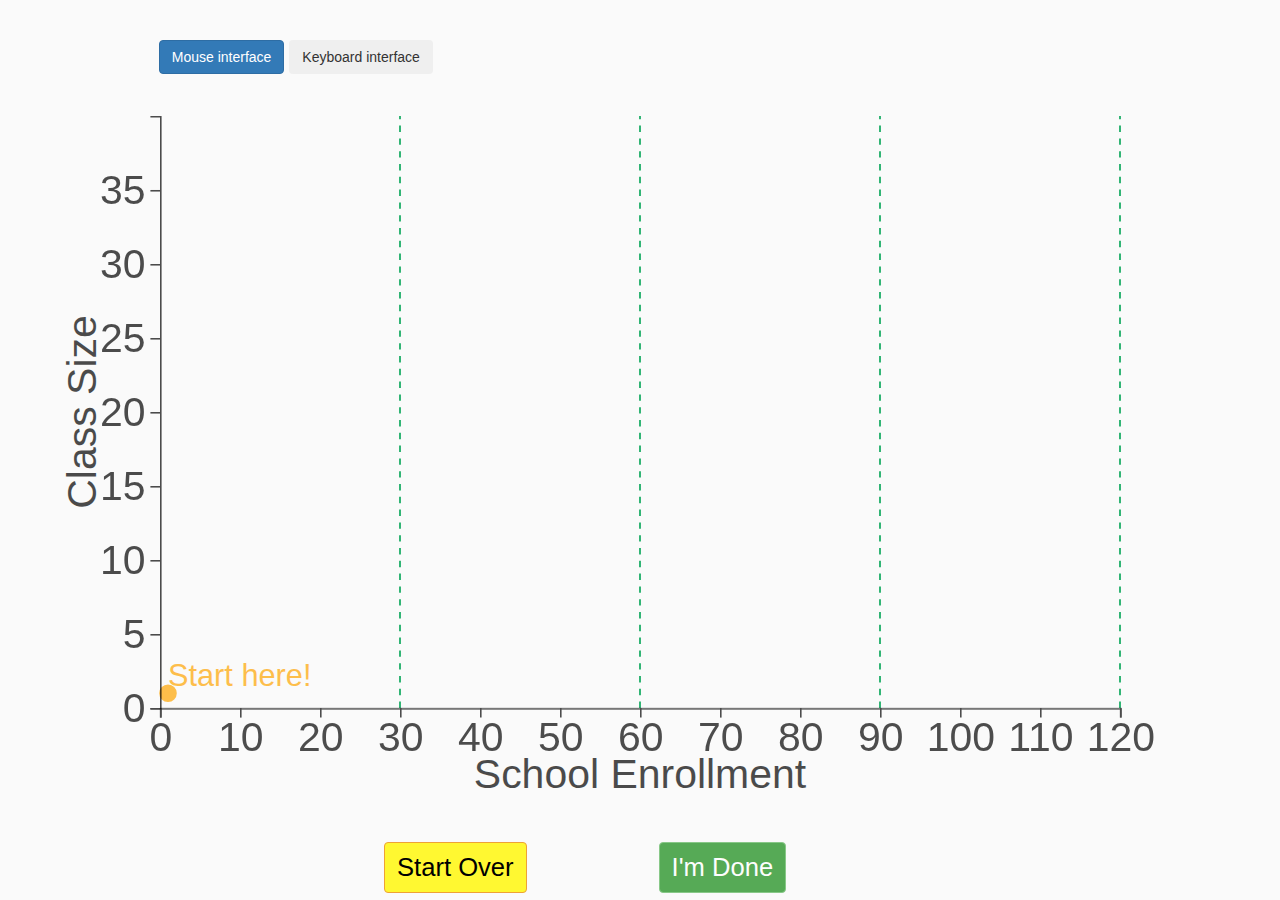
==== RDD/index.html @ 16258f20 "aria-label instead of label" ====
<!doctype HTML>

<HTML>

<head>
  <meta charset="utf-8">
  <meta http-equiv="X-UA-Compatible" content="IE=edge">
  <meta name="viewport" content="width=device-width, initial-scale=1">
  <title>Interactive Prototype for RDD</title>
  <!-- Libraries -->

  <script src="libraries/jquery-3.4.1.min.js"></script>
  <link href="libraries/bootstrap.min.css" rel="stylesheet" type="text/css" />
  <script src="libraries/bootstrap.min.js"></script>
  <script src="libraries/d3.v4.min.js"></script>

  <!-- your script file -->
  <script src="js/main.js"></script>


  <!-- Custom files -->
  <link rel="stylesheet" href="css/main.css" />

</head>


<body>
<div class="container-fluid" >
 <div id="intro">
   <p class='sr-only' aria-live='assertive'>
     Below is a canvas defined by x and y axis.
     The size of school enrollment is on the x axis, ranging from 0 to 120;
     and the size of a classroom on the y axis, from 0 to 35.
     There are vertical lines where school enrollment equals 30,60,90, and 120.
     Therefore, the canvas has four panels, school enrollment 0 to 30,
     30 to 60, 60 to 90, and 90 to 120.
     There are two buttons below the canvas: one lets you start over,
     and the other submits the answer when it is done.</p>

 </div>

<div id="input_choice">
  <input type="button" value="Mouse interface" id="use_mouse" class="btn btn-primary">
  <input type="button" value="Keyboard interface" id="use_keyboard" class="btn btn-outline-primary">
</div>

 <div id="keyboard_controls" style="display:none;">
   <div>
     <span><span class="sr-only">Class size for N=1: </span>1</span>
     <input aria-hidden="true" id="enroll_1" type="number" min="1" max="40" name="class_size_for_1" value="1" style="display:none;" disabled>
   </div>
   <div>
     <input aria-label="N=30 class size" class= "input-box" id="enroll_30" type="number" min="1" max="40" name="class_size_for_30">
     <input aria-label="N=31 class size" class= "input-box" id="enroll_31" type="number" min="1" max="40" name="class_size_for_31">
   </div>
   <div>
     <input aria-label="N=60 class size"  class= "input-box" id="enroll_60" type="number" min="1" max="40" name="class_size_for_60">
     <input aria-label="N=61 class size"  class= "input-box" id="enroll_61" type="number" min="1" max="40" name="class_size_for_61">
   </div>
   <div>
     <input aria-label="N=90 class size"  class= "input-box" id="enroll_90" type="number" min="1" max="40" name="class_size_for_90">
     <input aria-label="N=91 class size"  class= "input-box" id="enroll_91" type="number" min="1" max="40" name="class_size_for_91">
   </div>
   <input aria-label="N=120 class size"  class= "input-box" id="enroll_120" type="number" min="1" max="40" name="class_size_for_120">
 </div>

</div>

<div id="my-draw">

</div>

<input type="button" title="start-over-button" value="Start Over " id="nul" style="position:relative;top:25%;left:30%;font-size:2vw; background-color:#FFF831;color:Black;" class="btn btn-warning">

<input type="button" title="I-am-done-button" value="I'm Done" id="btn"  style="position:relative;top:25%;left:40%;font-size:2vw; background-color:green;color:White;" disabled="true" class="btn btn-success">


</body>


</html>
---- RDD/css/main.css ----
/* Main CSS file */


body {
  font:helvetica;
  line-height: 1.5;
  background-color: #fafafa;
}

h1 {
  font:helvetica bold;
  font-size: 3vw;
  color: #024453;
}

h2 {
  font:helvetica bold;
  font-size:2.5vw;
  color: #024453;
}

h3 {
  font:helvetica bold;
  font-size:2vw;
  color: #024453;
}


p{
  font-size:2vw;
  opacity: 0.7;
}


.y-title{
   font-size:2vw;
   opacity: 0.7;
}
.y-axis{
  font-size:2vw;
  opacity: 0.7;
}


.x-title{
   font-size:2vw;
   opacity: 0.7;
}
.x-axis{
  font-size:2vw;
  opacity: 0.7;
}


#start-reminder{

  font-size:1.5vw;
  fill:orange;
}

#input_choice {
  position: relative;
  top: 40px;
  left: -1%;
  width: 75%;
  margin-left: auto;
  margin-right: auto;
  display: flex;
}

#input_choice input {
  margin: 0 5px 2px 0;
}

#keyboard_controls {
  position: relative;
  top: 40px;
  left: 2%;
  width: 80%;
  margin-left: auto;
  margin-right: auto;
  margin-bottom: 0px;
  display: flex;
  justify-content: space-around;
}

#keyboard_controls input {
  width: 4em;
}

/* There's an .sr-only class in Bootstrap you can use. */
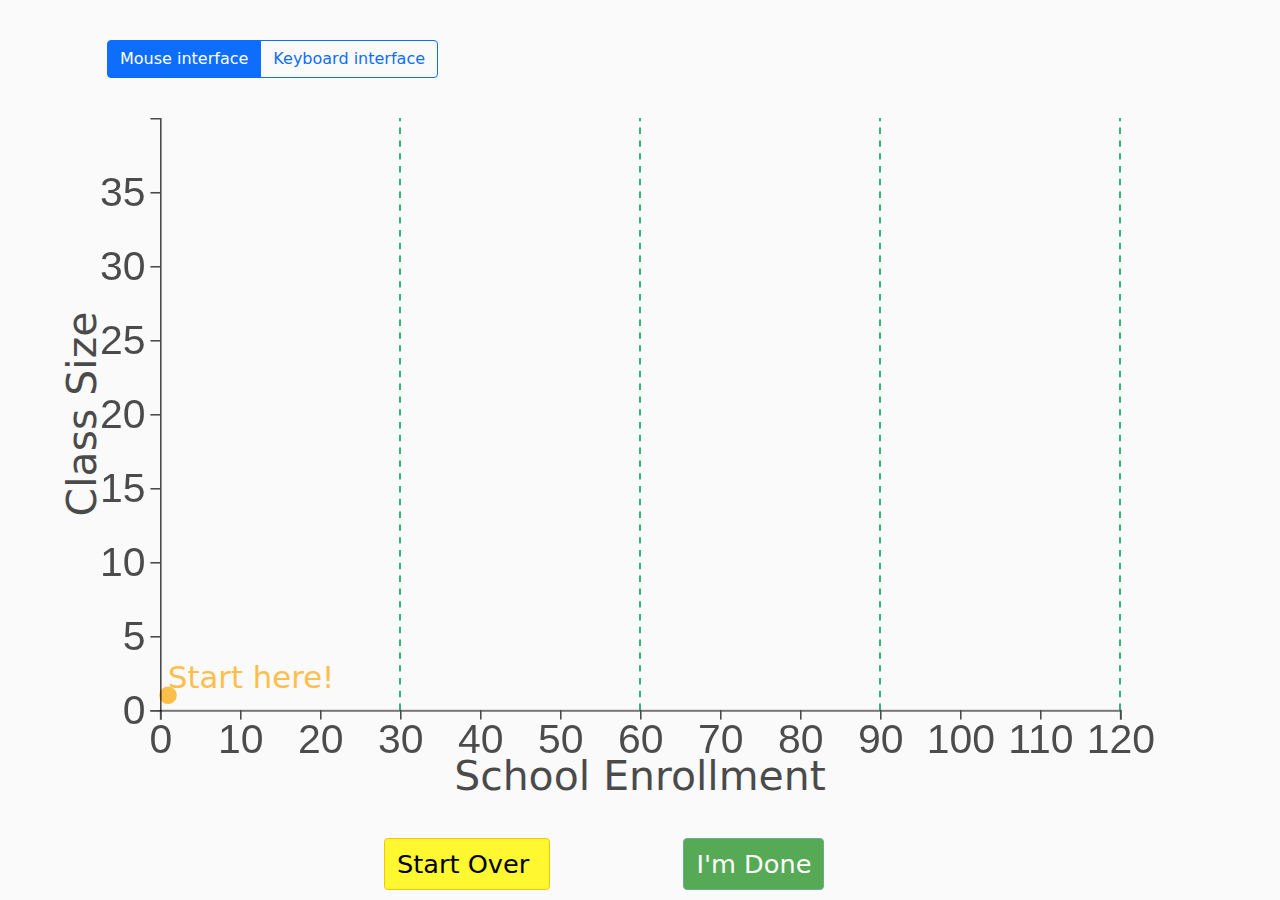
==== commit 42a82991: "Moving to new version of Bootstrap" ====
--- a/RDD/index.html
+++ b/RDD/index.html
@@ -27,26 +27,31 @@
 <body>
 <div class="container-fluid" >
  <div id="intro">
-   <p class='sr-only' aria-live='assertive'>
-     Below is a canvas defined by x and y axis.
+   <p class='visually-hidden' aria-live='assertive'>
+     Below is a graph defined by x and y axes.
      The size of school enrollment is on the x axis, ranging from 0 to 120;
      and the size of a classroom on the y axis, from 0 to 35.
      There are vertical lines where school enrollment equals 30,60,90, and 120.
      Therefore, the canvas has four panels, school enrollment 0 to 30,
      30 to 60, 60 to 90, and 90 to 120.
      There are two buttons below the canvas: one lets you start over,
-     and the other submits the answer when it is done.</p>
-
+     and the other submits the answer when it is done.
+   </p>
  </div>
 
-<div id="input_choice">
-  <input type="button" value="Mouse interface" id="use_mouse" class="btn btn-primary">
-  <input type="button" value="Keyboard interface" id="use_keyboard" class="btn btn-outline-primary">
+ <div class="visually-hidden" id="before_controls"></div>
+
+<div id="input_choice" class="btn-group" role="group">
+  <input type="radio" value="mouse" class="btn-check use_mouse" name="select_input" id="btnradio1" autocomplete="off" checked>
+  <label class="btn btn-outline-primary use_mouse" for="btnradio1">Mouse interface</label>
+
+  <input type="radio" value="keyboard" class="btn-check use_keyboard" name="select_input" id="btnradio2" autocomplete="off">
+  <label class="btn btn-outline-primary use_keyboard" for="btnradio2">Keyboard interface</label>
 </div>
 
  <div id="keyboard_controls" style="display:none;">
    <div>
-     <span><span class="sr-only">Class size for N=1: </span>1</span>
+     <span><span class="visually-hidden">Class size for N=1: </span>1</span>
      <input aria-hidden="true" id="enroll_1" type="number" min="1" max="40" name="class_size_for_1" value="1" style="display:none;" disabled>
    </div>
    <div>
@@ -66,14 +71,20 @@
 
 </div>
 
+<div class="visually-hidden"><a href="#after_plot">Skip to after graph</a></div>
+
+
 <div id="my-draw">
 
 </div>
+
+<div class="visually-hidden" id="after_plot"></div>
 
 <input type="button" title="start-over-button" value="Start Over " id="nul" style="position:relative;top:25%;left:30%;font-size:2vw; background-color:#FFF831;color:Black;" class="btn btn-warning">
 
 <input type="button" title="I-am-done-button" value="I'm Done" id="btn"  style="position:relative;top:25%;left:40%;font-size:2vw; background-color:green;color:White;" disabled="true" class="btn btn-success">
 
+<div class="visually-hidden"><a href="#before_controls">Back to controls</a></div>
 
 </body>
 
--- a/RDD/css/main.css
+++ b/RDD/css/main.css
@@ -61,11 +61,7 @@
 #input_choice {
   position: relative;
   top: 40px;
-  left: -1%;
-  width: 75%;
-  margin-left: auto;
-  margin-right: auto;
-  display: flex;
+  margin-left: 6em;
 }
 
 #input_choice input {
@@ -75,17 +71,25 @@
 #keyboard_controls {
   position: relative;
   top: 40px;
-  left: 2%;
-  width: 80%;
-  margin-left: auto;
-  margin-right: auto;
-  margin-bottom: 0px;
-  display: flex;
-  justify-content: space-around;
+  left: 0%;
+  width: 78%;
+  margin: 0.5em auto 0 auto;
+  display: grid;
+  grid: 2em / 1fr 2fr 2fr 2fr 1fr;
+  justify-items: center;
+}
+
+#keyboard_controls > :first-child{
+  justify-self: start;
+  padding-left: 1em;
+}
+
+#keyboard_controls > :last-child{
+  justify-self: end;
 }
 
 #keyboard_controls input {
   width: 4em;
 }
 
-/* There's an .sr-only class in Bootstrap you can use. */
+/* There's an .visually-hidden class in Bootstrap you can use. */
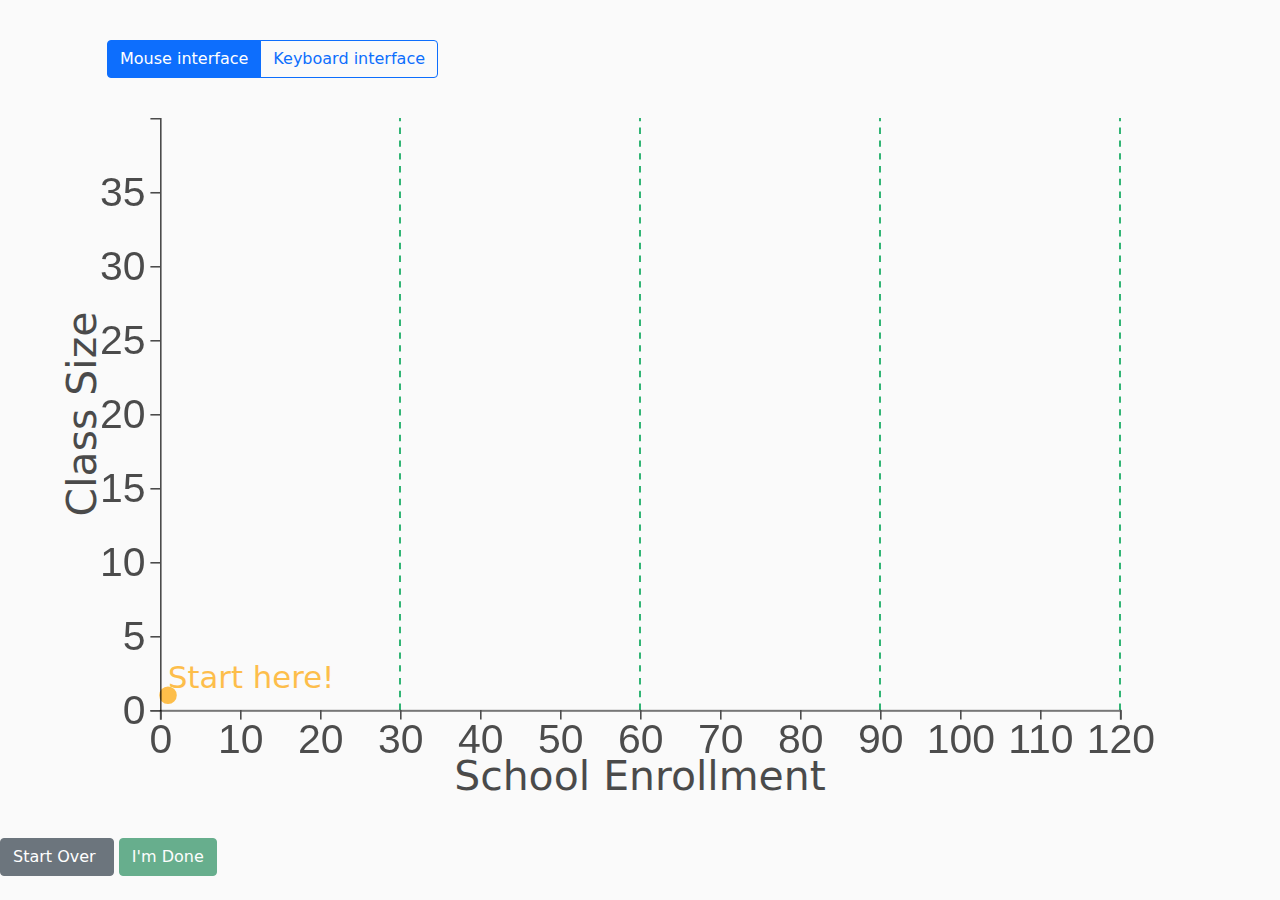
==== commit 6bcbf09b: "Autoformatting" ====
--- a/RDD/index.html
+++ b/RDD/index.html
@@ -1,92 +1,189 @@
-<!doctype HTML>
+<!DOCTYPE html>
 
-<HTML>
+<html>
+  <head>
+    <meta charset="utf-8" />
+    <meta http-equiv="X-UA-Compatible" content="IE=edge" />
+    <meta name="viewport" content="width=device-width, initial-scale=1" />
+    <title>Interactive Prototype for RDD</title>
+    <!-- Libraries -->
 
-<head>
-  <meta charset="utf-8">
-  <meta http-equiv="X-UA-Compatible" content="IE=edge">
-  <meta name="viewport" content="width=device-width, initial-scale=1">
-  <title>Interactive Prototype for RDD</title>
-  <!-- Libraries -->
+    <script src="libraries/jquery-3.4.1.min.js"></script>
+    <link href="libraries/bootstrap.min.css" rel="stylesheet" type="text/css" />
+    <script src="libraries/bootstrap.min.js"></script>
+    <script src="libraries/d3.v4.min.js"></script>
 
-  <script src="libraries/jquery-3.4.1.min.js"></script>
-  <link href="libraries/bootstrap.min.css" rel="stylesheet" type="text/css" />
-  <script src="libraries/bootstrap.min.js"></script>
-  <script src="libraries/d3.v4.min.js"></script>
+    <!-- your script file -->
+    <script src="js/main.js"></script>
 
-  <!-- your script file -->
-  <script src="js/main.js"></script>
+    <!-- Custom files -->
+    <link rel="stylesheet" href="css/main.css" />
+  </head>
 
+  <body>
+    <div class="container-fluid">
+      <div id="intro">
+        <p class="visually-hidden" aria-live="assertive">
+          Below is a graph defined by x and y axes. The size of school
+          enrollment is on the x axis, ranging from 0 to 120; and the size of a
+          classroom on the y axis, from 0 to 35. There are vertical lines where
+          school enrollment equals 30,60,90, and 120. Therefore, the canvas has
+          four panels, school enrollment 0 to 30, 30 to 60, 60 to 90, and 90 to
+          120. There are two buttons below the canvas: one lets you start over,
+          and the other submits the answer when it is done.
+        </p>
+      </div>
 
-  <!-- Custom files -->
-  <link rel="stylesheet" href="css/main.css" />
+      <div class="visually-hidden" id="before_controls"></div>
 
-</head>
+      <div id="input_choice" class="btn-group" role="group">
+        <input
+          type="radio"
+          value="mouse"
+          class="btn-check use_mouse"
+          name="select_input"
+          id="btnradio1"
+          autocomplete="off"
+          checked
+        />
+        <label class="btn btn-outline-primary use_mouse" for="btnradio1"
+          >Mouse interface</label
+        >
 
+        <input
+          type="radio"
+          value="keyboard"
+          class="btn-check use_keyboard"
+          name="select_input"
+          id="btnradio2"
+          autocomplete="off"
+        />
+        <label class="btn btn-outline-primary use_keyboard" for="btnradio2"
+          >Keyboard interface</label
+        >
+      </div>
 
-<body>
-<div class="container-fluid" >
- <div id="intro">
-   <p class='visually-hidden' aria-live='assertive'>
-     Below is a graph defined by x and y axes.
-     The size of school enrollment is on the x axis, ranging from 0 to 120;
-     and the size of a classroom on the y axis, from 0 to 35.
-     There are vertical lines where school enrollment equals 30,60,90, and 120.
-     Therefore, the canvas has four panels, school enrollment 0 to 30,
-     30 to 60, 60 to 90, and 90 to 120.
-     There are two buttons below the canvas: one lets you start over,
-     and the other submits the answer when it is done.
-   </p>
- </div>
+      <div id="keyboard_controls" style="display: none;">
+        <div>
+          <span
+            ><span class="visually-hidden">Class size for N=1: </span>1</span
+          >
+          <input
+            aria-hidden="true"
+            id="enroll_1"
+            type="number"
+            min="1"
+            max="40"
+            name="class_size_for_1"
+            value="1"
+            style="display: none;"
+            disabled
+          />
+        </div>
+        <div>
+          <input
+            aria-label="N=30 class size"
+            class="input-box"
+            id="enroll_30"
+            type="number"
+            min="1"
+            max="40"
+            name="class_size_for_30"
+          />
+          <input
+            aria-label="N=31 class size"
+            class="input-box"
+            id="enroll_31"
+            type="number"
+            min="1"
+            max="40"
+            name="class_size_for_31"
+          />
+        </div>
+        <div>
+          <input
+            aria-label="N=60 class size"
+            class="input-box"
+            id="enroll_60"
+            type="number"
+            min="1"
+            max="40"
+            name="class_size_for_60"
+          />
+          <input
+            aria-label="N=61 class size"
+            class="input-box"
+            id="enroll_61"
+            type="number"
+            min="1"
+            max="40"
+            name="class_size_for_61"
+          />
+        </div>
+        <div>
+          <input
+            aria-label="N=90 class size"
+            class="input-box"
+            id="enroll_90"
+            type="number"
+            min="1"
+            max="40"
+            name="class_size_for_90"
+          />
+          <input
+            aria-label="N=91 class size"
+            class="input-box"
+            id="enroll_91"
+            type="number"
+            min="1"
+            max="40"
+            name="class_size_for_91"
+          />
+        </div>
+        <input
+          aria-label="N=120 class size"
+          class="input-box"
+          id="enroll_120"
+          type="number"
+          min="1"
+          max="40"
+          name="class_size_for_120"
+        />
+      </div>
+    </div>
 
- <div class="visually-hidden" id="before_controls"></div>
+    <div class="visually-hidden">
+      <a href="#after_plot">Skip to after graph</a>
+    </div>
 
-<div id="input_choice" class="btn-group" role="group">
-  <input type="radio" value="mouse" class="btn-check use_mouse" name="select_input" id="btnradio1" autocomplete="off" checked>
-  <label class="btn btn-outline-primary use_mouse" for="btnradio1">Mouse interface</label>
+    <div id="my-draw"></div>
 
-  <input type="radio" value="keyboard" class="btn-check use_keyboard" name="select_input" id="btnradio2" autocomplete="off">
-  <label class="btn btn-outline-primary use_keyboard" for="btnradio2">Keyboard interface</label>
-</div>
+    <div class="visually-hidden" id="after_plot"></div>
 
- <div id="keyboard_controls" style="display:none;">
-   <div>
-     <span><span class="visually-hidden">Class size for N=1: </span>1</span>
-     <input aria-hidden="true" id="enroll_1" type="number" min="1" max="40" name="class_size_for_1" value="1" style="display:none;" disabled>
-   </div>
-   <div>
-     <input aria-label="N=30 class size" class= "input-box" id="enroll_30" type="number" min="1" max="40" name="class_size_for_30">
-     <input aria-label="N=31 class size" class= "input-box" id="enroll_31" type="number" min="1" max="40" name="class_size_for_31">
-   </div>
-   <div>
-     <input aria-label="N=60 class size"  class= "input-box" id="enroll_60" type="number" min="1" max="40" name="class_size_for_60">
-     <input aria-label="N=61 class size"  class= "input-box" id="enroll_61" type="number" min="1" max="40" name="class_size_for_61">
-   </div>
-   <div>
-     <input aria-label="N=90 class size"  class= "input-box" id="enroll_90" type="number" min="1" max="40" name="class_size_for_90">
-     <input aria-label="N=91 class size"  class= "input-box" id="enroll_91" type="number" min="1" max="40" name="class_size_for_91">
-   </div>
-   <input aria-label="N=120 class size"  class= "input-box" id="enroll_120" type="number" min="1" max="40" name="class_size_for_120">
- </div>
+    <div id="bottom_controls">
+    <input
+      type="button"
+      title="start-over-button"
+      value="Start Over "
+      id="nul"
+      class="btn btn-secondary"
+    />
 
-</div>
+    <input
+      type="button"
+      title="I-am-done-button"
+      value="I'm Done"
+      id="done"
+      disabled="true"
+      class="btn btn-success"
+    />
 
-<div class="visually-hidden"><a href="#after_plot">Skip to after graph</a></div>
+    <div class="visually-hidden">
+      <a href="#before_controls">Back to controls</a>
+    </div>
 
+    <p id="finished_message" aria-live="polite">
+    </p>
 
-<div id="my-draw">
-
-</div>
-
-<div class="visually-hidden" id="after_plot"></div>
-
-<input type="button" title="start-over-button" value="Start Over " id="nul" style="position:relative;top:25%;left:30%;font-size:2vw; background-color:#FFF831;color:Black;" class="btn btn-warning">
-
-<input type="button" title="I-am-done-button" value="I'm Done" id="btn"  style="position:relative;top:25%;left:40%;font-size:2vw; background-color:green;color:White;" disabled="true" class="btn btn-success">
-
-<div class="visually-hidden"><a href="#before_controls">Back to controls</a></div>
-
-</body>
-
-
+  </body>
 </html>
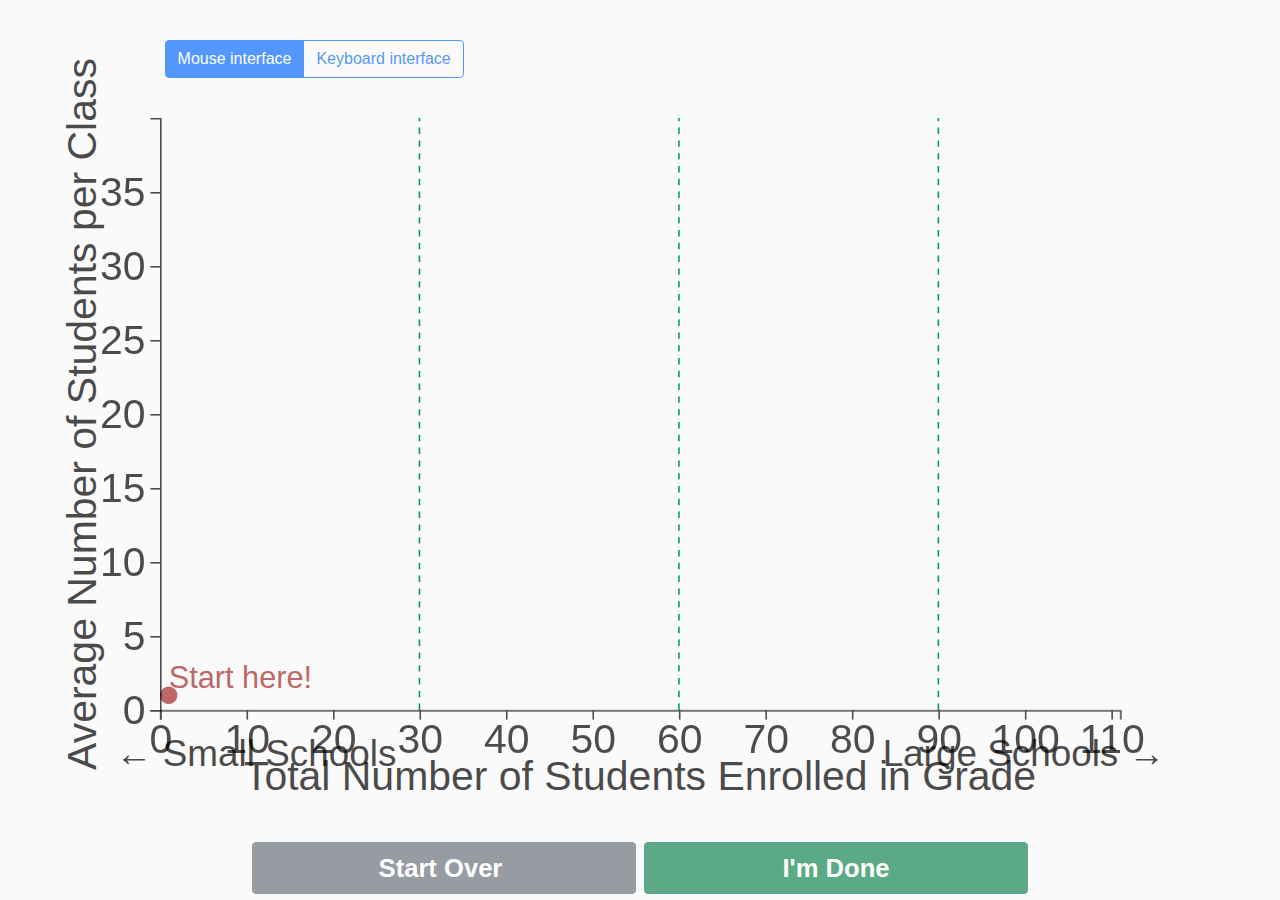
==== commit d1bb15f5: "update" ====
--- a/RDD/index.html
+++ b/RDD/index.html
@@ -1,182 +1,83 @@
 <!DOCTYPE html>
 
 <html>
-  <head>
-    <meta charset="utf-8" />
-    <meta http-equiv="X-UA-Compatible" content="IE=edge" />
-    <meta name="viewport" content="width=device-width, initial-scale=1" />
-    <title>Interactive Prototype for RDD</title>
-    <!-- Libraries -->
 
-    <script src="libraries/jquery-3.4.1.min.js"></script>
-    <link href="libraries/bootstrap.min.css" rel="stylesheet" type="text/css" />
-    <script src="libraries/bootstrap.min.js"></script>
-    <script src="libraries/d3.v4.min.js"></script>
+<head>
+  <meta charset="utf-8" />
+  <meta http-equiv="X-UA-Compatible" content="IE=edge" />
+  <meta name="viewport" content="width=device-width, initial-scale=1" />
+  <title>Interactive Prototype for RDD</title>
+  <!-- Libraries -->
 
-    <!-- your script file -->
-    <script src="js/main.js"></script>
+  <script src="libraries/jquery-3.4.1.min.js"></script>
+  <link href="libraries/bootstrap.min.css" rel="stylesheet" type="text/css" />
+  <script src="libraries/bootstrap.min.js"></script>
+  <script src="libraries/d3.v4.min.js"></script>
 
-    <!-- Custom files -->
-    <link rel="stylesheet" href="css/main.css" />
-  </head>
+  <!-- your script file -->
+  <script src="js/main.js"></script>
 
-  <body>
-    <div class="container-fluid">
-      <div id="intro">
-        <p class="visually-hidden" aria-live="assertive">
-          Below is a graph defined by x and y axes. The size of school
-          enrollment is on the x axis, ranging from 0 to 120; and the size of a
-          classroom on the y axis, from 0 to 35. There are vertical lines where
-          school enrollment equals 30,60,90, and 120. Therefore, the canvas has
-          four panels, school enrollment 0 to 30, 30 to 60, 60 to 90, and 90 to
-          120. There are two buttons below the canvas: one lets you start over,
-          and the other submits the answer when it is done.
-        </p>
-      </div>
+  <!-- Custom files -->
+  <link rel="stylesheet" href="css/main.css" />
+</head>
 
-      <div class="visually-hidden" id="before_controls"></div>
-
-      <div id="input_choice" class="btn-group" role="group">
-        <input
-          type="radio"
-          value="mouse"
-          class="btn-check use_mouse"
-          name="select_input"
-          id="btnradio1"
-          autocomplete="off"
-          checked
-        />
-        <label class="btn btn-outline-primary use_mouse" for="btnradio1"
-          >Mouse interface</label
-        >
-
-        <input
-          type="radio"
-          value="keyboard"
-          class="btn-check use_keyboard"
-          name="select_input"
-          id="btnradio2"
-          autocomplete="off"
-        />
-        <label class="btn btn-outline-primary use_keyboard" for="btnradio2"
-          >Keyboard interface</label
-        >
-      </div>
-
-      <div id="keyboard_controls" style="display: none;">
-        <div>
-          <span
-            ><span class="visually-hidden">Class size for N=1: </span>1</span
-          >
-          <input
-            aria-hidden="true"
-            id="enroll_1"
-            type="number"
-            min="1"
-            max="40"
-            name="class_size_for_1"
-            value="1"
-            style="display: none;"
-            disabled
-          />
-        </div>
-        <div>
-          <input
-            aria-label="N=30 class size"
-            class="input-box"
-            id="enroll_30"
-            type="number"
-            min="1"
-            max="40"
-            name="class_size_for_30"
-          />
-          <input
-            aria-label="N=31 class size"
-            class="input-box"
-            id="enroll_31"
-            type="number"
-            min="1"
-            max="40"
-            name="class_size_for_31"
-          />
-        </div>
-        <div>
-          <input
-            aria-label="N=60 class size"
-            class="input-box"
-            id="enroll_60"
-            type="number"
-            min="1"
-            max="40"
-            name="class_size_for_60"
-          />
-          <input
-            aria-label="N=61 class size"
-            class="input-box"
-            id="enroll_61"
-            type="number"
-            min="1"
-            max="40"
-            name="class_size_for_61"
-          />
-        </div>
-        <div>
-          <input
-            aria-label="N=90 class size"
-            class="input-box"
-            id="enroll_90"
-            type="number"
-            min="1"
-            max="40"
-            name="class_size_for_90"
-          />
-          <input
-            aria-label="N=91 class size"
-            class="input-box"
-            id="enroll_91"
-            type="number"
-            min="1"
-            max="40"
-            name="class_size_for_91"
-          />
-        </div>
-        <input
-          aria-label="N=120 class size"
-          class="input-box"
-          id="enroll_120"
-          type="number"
-          min="1"
-          max="40"
-          name="class_size_for_120"
-        />
-      </div>
+<body>
+  <div class="container-fluid">
+    <div id="intro">
+      <p class="visually-hidden" aria-live="assertive">
+        Below is a graph defined by x and y axes. The size of school
+        enrollment is on the x axis, ranging from 0 to 120; and the size of a
+        classroom on the y axis, from 0 to 35. There are vertical lines where
+        school enrollment equals 30,60,90, and 120. Therefore, the canvas has
+        four panels, school enrollment 0 to 30, 30 to 60, 60 to 90, and 90 to
+        120. There are two buttons below the canvas: one lets you start over,
+        and the other submits the answer when it is done.
+      </p>
     </div>
 
-    <div class="visually-hidden">
-      <a href="#after_plot">Skip to after graph</a>
+    <div class="visually-hidden" id="before_controls"></div>
+
+    <div id="input_choice" class="btn-group" role="group">
+      <input type="radio" value="mouse" class="btn-check use_mouse" name="select_input" id="btnradio1" autocomplete="off" checked />
+      <label class="btn btn-outline-primary use_mouse" for="btnradio1">Mouse interface</label>
+
+      <input type="radio" value="keyboard" class="btn-check use_keyboard" name="select_input" id="btnradio2" autocomplete="off" />
+      <label class="btn btn-outline-primary use_keyboard" for="btnradio2">Keyboard interface</label>
     </div>
 
-    <div id="my-draw"></div>
+    <div id="keyboard_controls" style="display: none;">
+      <div>
+        <span><span class="visually-hidden">Class size for N=1: </span>1</span>
+        <input aria-hidden="true" id="enroll_1" type="number" min="1" max="40" name="class_size_for_1" value="1" style="display: none;" disabled />
+      </div>
+      <div>
+        <input aria-label="N=30 class size" class="input-box" id="enroll_30" type="number" min="1" max="40" name="class_size_for_30" />
+        <input aria-label="N=31 class size" class="input-box" id="enroll_31" type="number" min="1" max="40" name="class_size_for_31" />
+      </div>
+      <div>
+        <input aria-label="N=60 class size" class="input-box" id="enroll_60" type="number" min="1" max="40" name="class_size_for_60" />
+        <input aria-label="N=61 class size" class="input-box" id="enroll_61" type="number" min="1" max="40" name="class_size_for_61" />
+      </div>
+      <div>
+        <input aria-label="N=90 class size" class="input-box" id="enroll_90" type="number" min="1" max="40" name="class_size_for_90" />
+        <input aria-label="N=91 class size" class="input-box" id="enroll_91" type="number" min="1" max="40" name="class_size_for_91" />
+      </div>
+      <input aria-label="N=110 class size" class="input-box" id="enroll_110" type="number" min="1" max="40" name="class_size_for_110" />
+    </div>
+  </div>
 
-    <div class="visually-hidden" id="after_plot"></div>
+  <div class="visually-hidden">
+    <a href="#after_plot">Skip to after graph</a>
+  </div>
 
-    <div id="bottom_controls">
-    <input
-      type="button"
-      title="start-over-button"
-      value="Start Over "
-      id="nul"
-      class="btn btn-secondary"
-    />
+  <div id="my-draw"></div>
 
-    <input
-      type="button"
-      title="I-am-done-button"
-      value="I'm Done"
-      id="done"
-      disabled="true"
-      class="btn btn-success"
-    />
+  <div class="visually-hidden" id="after_plot"></div>
+
+  <div id="bottom_controls">
+    <input type="button" title="start-over-button" value="Start Over " id="nul" class="btn btn-secondary" />
+
+    <input type="button" title="I-am-done-button" value="I'm Done" id="done" disabled="true" class="btn btn-success" />
 
     <div class="visually-hidden">
       <a href="#before_controls">Back to controls</a>
@@ -185,5 +86,6 @@
     <p id="finished_message" aria-live="polite">
     </p>
 
-  </body>
+</body>
+
 </html>
--- a/RDD/css/main.css
+++ b/RDD/css/main.css
@@ -2,7 +2,7 @@
 
 
 body {
-  font:helvetica;
+  font-family: "Helvetica Neue", "Helvetica", sans-serif;
   line-height: 1.5;
   background-color: #fafafa;
 }
@@ -31,6 +31,23 @@
   opacity: 0.7;
 }
 
+#nul{
+   font-size:2vw;
+   opacity: 0.7;
+}
+
+
+#done{
+   font-size:2vw;
+   opacity: 0.7;
+}
+
+
+#input_choice{
+   font-size:2vw;
+   opacity: 0.7;
+}
+
 
 .y-title{
    font-size:2vw;
@@ -52,10 +69,20 @@
 }
 
 
+.small-schools{
+  font-size:1.8vw;
+   opacity: 0.7;
+}
+
+.large-schools{
+ font-size:1.8vw;
+   opacity: 0.7; 
+}
+
+
 #start-reminder{
-
   font-size:1.5vw;
-  fill:orange;
+  fill:brown;
 }
 
 #input_choice {
@@ -81,7 +108,12 @@
 
 #keyboard_controls > :first-child{
   justify-self: start;
+  padding: 3px 1em 0 1em;
   padding-left: 1em;
+  padding-top: 3px;
+  border: 1px solid #aaa;
+  background-color: #ddd;
+  cursor: not-allowed;
 }
 
 #keyboard_controls > :last-child{
@@ -90,6 +122,19 @@
 
 #keyboard_controls input {
   width: 4em;
+  border: 1px solid #aaa;
+  padding: 1px 1px 1px 5px;
+}
+
+#bottom_controls{
+  display: flex;
+  justify-content: center;
+}
+
+#bottom_controls input {
+  width: 30%;
+  margin: 4px;
+  font-weight: bold;
 }
 
 /* There's an .visually-hidden class in Bootstrap you can use. */
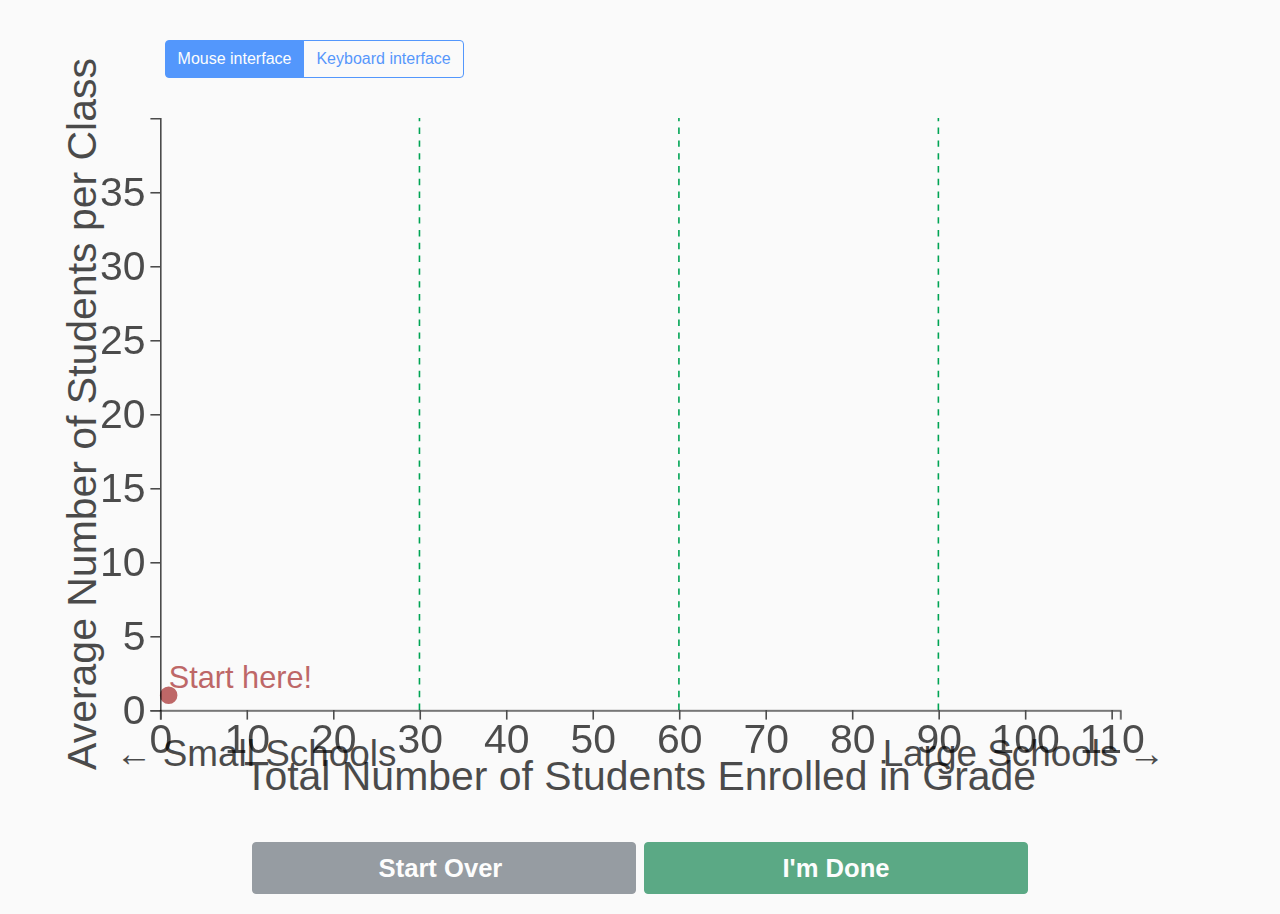
==== commit 89c3dd78: "update html language" ====
--- a/RDD/index.html
+++ b/RDD/index.html
@@ -25,12 +25,12 @@
   <div class="container-fluid">
     <div id="intro">
       <p class="visually-hidden" aria-live="assertive">
-        Below is a graph defined by x and y axes. The size of school
-        enrollment is on the x axis, ranging from 0 to 120; and the size of a
-        classroom on the y axis, from 0 to 35. There are vertical lines where
-        school enrollment equals 30,60,90, and 120. Therefore, the canvas has
+        Below is a graph defined by x and y axes. The total number of students enrolled in Grade
+ is on the x axis, ranging from 0 to 110; and the average number of students per class
+ on the y axis, from 0 to 35. There are vertical lines where
+        school enrollment equals 30,60, and 90. Therefore, the canvas has
         four panels, school enrollment 0 to 30, 30 to 60, 60 to 90, and 90 to
-        120. There are two buttons below the canvas: one lets you start over,
+        110. There are two buttons below the canvas: one lets you start over,
         and the other submits the answer when it is done.
       </p>
     </div>
@@ -78,6 +78,8 @@
     <input type="button" title="start-over-button" value="Start Over " id="nul" class="btn btn-secondary" />
 
     <input type="button" title="I-am-done-button" value="I'm Done" id="done" disabled="true" class="btn btn-success" />
+    
+  </div>
 
     <div class="visually-hidden">
       <a href="#before_controls">Back to controls</a>
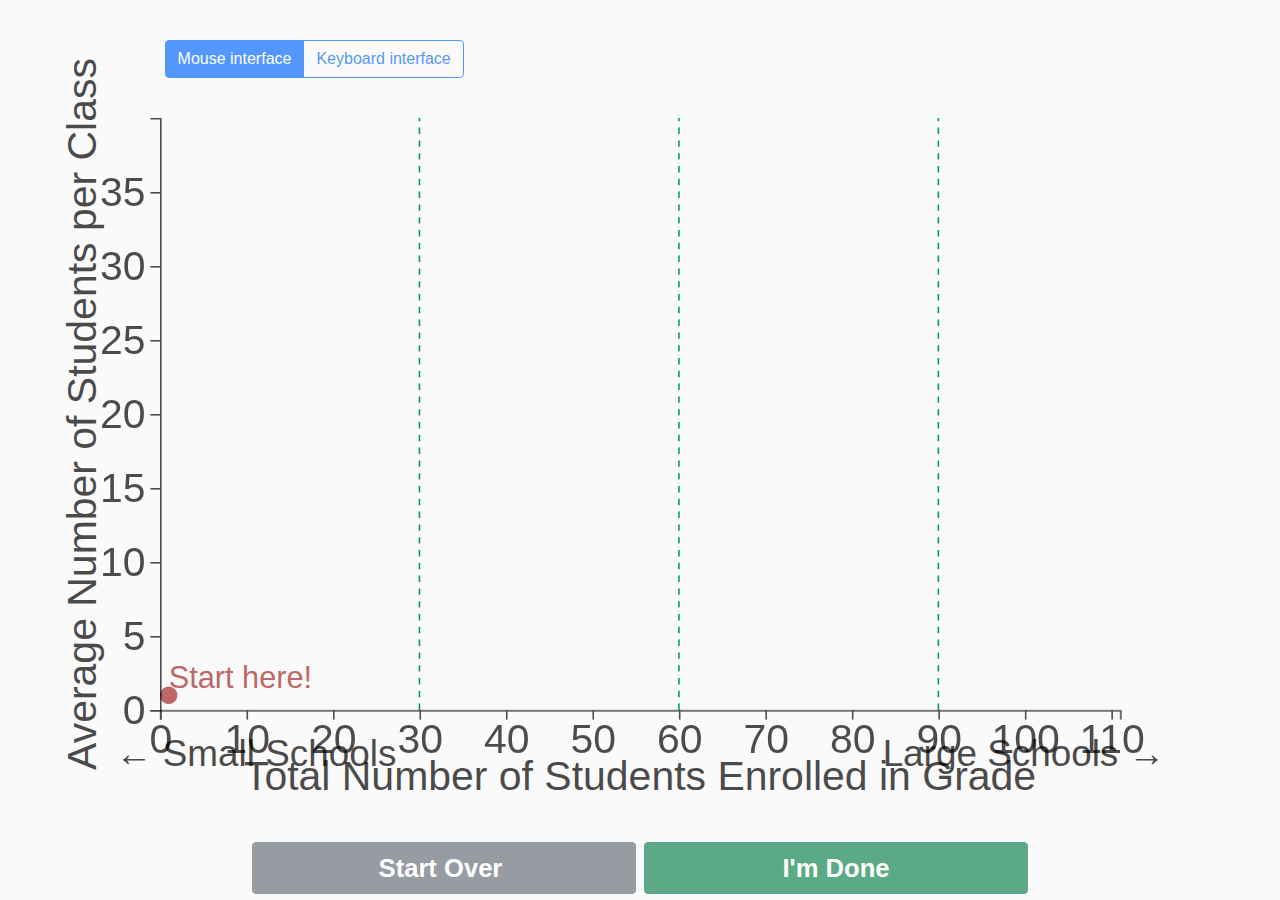
==== commit 332ef716: "Last accessibility tweaks (hopefully)" ====
--- a/RDD/index.html
+++ b/RDD/index.html
@@ -24,14 +24,20 @@
 <body>
   <div class="container-fluid">
     <div id="intro">
-      <p class="visually-hidden" aria-live="assertive">
-        Below is a graph defined by x and y axes. The total number of students enrolled in Grade
- is on the x axis, ranging from 0 to 110; and the average number of students per class
- on the y axis, from 0 to 35. There are vertical lines where
-        school enrollment equals 30,60, and 90. Therefore, the canvas has
-        four panels, school enrollment 0 to 30, 30 to 60, 60 to 90, and 90 to
-        110. There are two buttons below the canvas: one lets you start over,
-        and the other submits the answer when it is done.
+      <p class="visually-hidden">
+        Below is a graph defined by x and y axes. The total number of
+        students enrolled in each grade is on the x axis, ranging from 0 to
+        110; and the average number of students per class on the y axis,
+        from 0 to 35. There are vertical lines where school enrollment equals
+        30, 60, and 90. Therefore, the canvas has four panels: school enrollment
+        0 to 30, 31 to 60, 61 to 90, and 91 to 110. There are two buttons below
+        the canvas: one lets you start over, and the other submits the answer
+        when it is done.
+      </p>
+      <p class="visually-hidden">
+        The next item on the page lets you set the interface to use either mouse
+        or keybord input. Select which one you like and then continue. When you're
+        done, use the "I'm done" button at the bottom of the page.
       </p>
     </div>
 
@@ -78,15 +84,26 @@
     <input type="button" title="start-over-button" value="Start Over " id="nul" class="btn btn-secondary" />
 
     <input type="button" title="I-am-done-button" value="I'm Done" id="done" disabled="true" class="btn btn-success" />
-    
+
   </div>
 
     <div class="visually-hidden">
       <a href="#before_controls">Back to controls</a>
     </div>
 
-    <p id="finished_message" aria-live="polite">
-    </p>
+    <div id="finished_message" aria-live="polite" style="display:none;">
+      <p>
+        The real data starts at 1 and then moves upward
+        until the maximum class size is reached, around
+        30 students. Then the data drops back down to about 20, as schools divide the students
+        into 2, 3, or more classes. Each time the data
+        climbs to near 30, the class is split again and
+        the average class size drops to about 20.
+      </p>
+      <p>
+        How closely did your guess match the real data?
+      </p>
+    </div>
 
 </body>
 
--- a/RDD/css/main.css
+++ b/RDD/css/main.css
@@ -76,7 +76,7 @@
 
 .large-schools{
  font-size:1.8vw;
-   opacity: 0.7; 
+   opacity: 0.7;
 }
 
 
@@ -137,4 +137,8 @@
   font-weight: bold;
 }
 
+#finished_message{
+  padding: 1em;
+}
+
 /* There's an .visually-hidden class in Bootstrap you can use. */
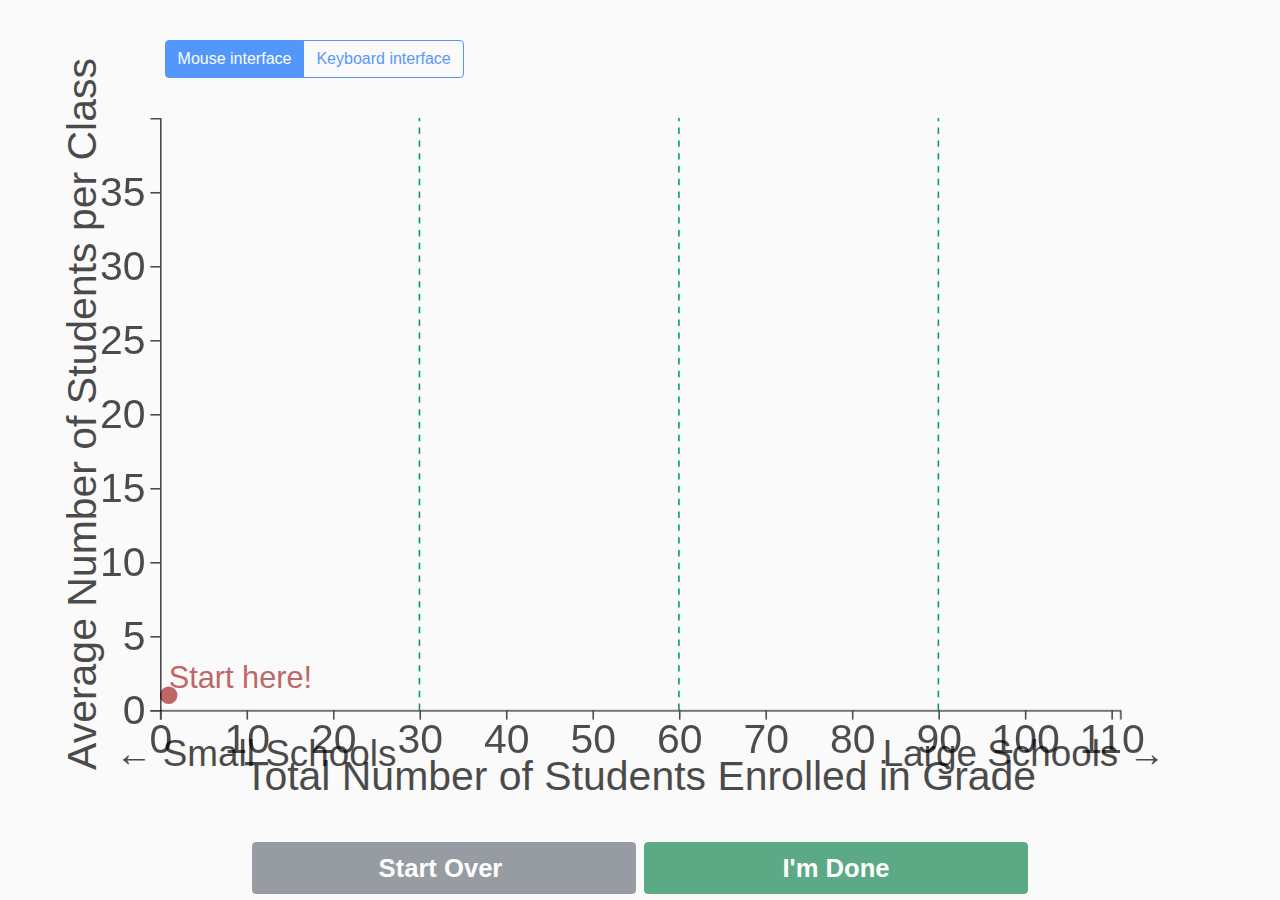
==== commit 3a376908: "Greg's new explanations" ====
--- a/RDD/index.html
+++ b/RDD/index.html
@@ -93,12 +93,12 @@
 
     <div id="finished_message" aria-live="polite" style="display:none;">
       <p>
-        The real data starts at 1 and then moves upward
-        until the maximum class size is reached, around
-        30 students. Then the data drops back down to about 20, as schools divide the students
-        into 2, 3, or more classes. Each time the data
-        climbs to near 30, the class is split again and
-        the average class size drops to about 20.
+        The real data starts at 1 student per class and then moves upward
+        until the maximum class size is reached, around 30 students per class.
+        Then the data  drops back down to about 20 students per class, as
+        schools divide the students into 2, 3, or more classes. Each time the
+        data climbs to near 30 students per class, the class is split again
+        and the average class size drops to about 20.
       </p>
       <p>
         How closely did your guess match the real data?
